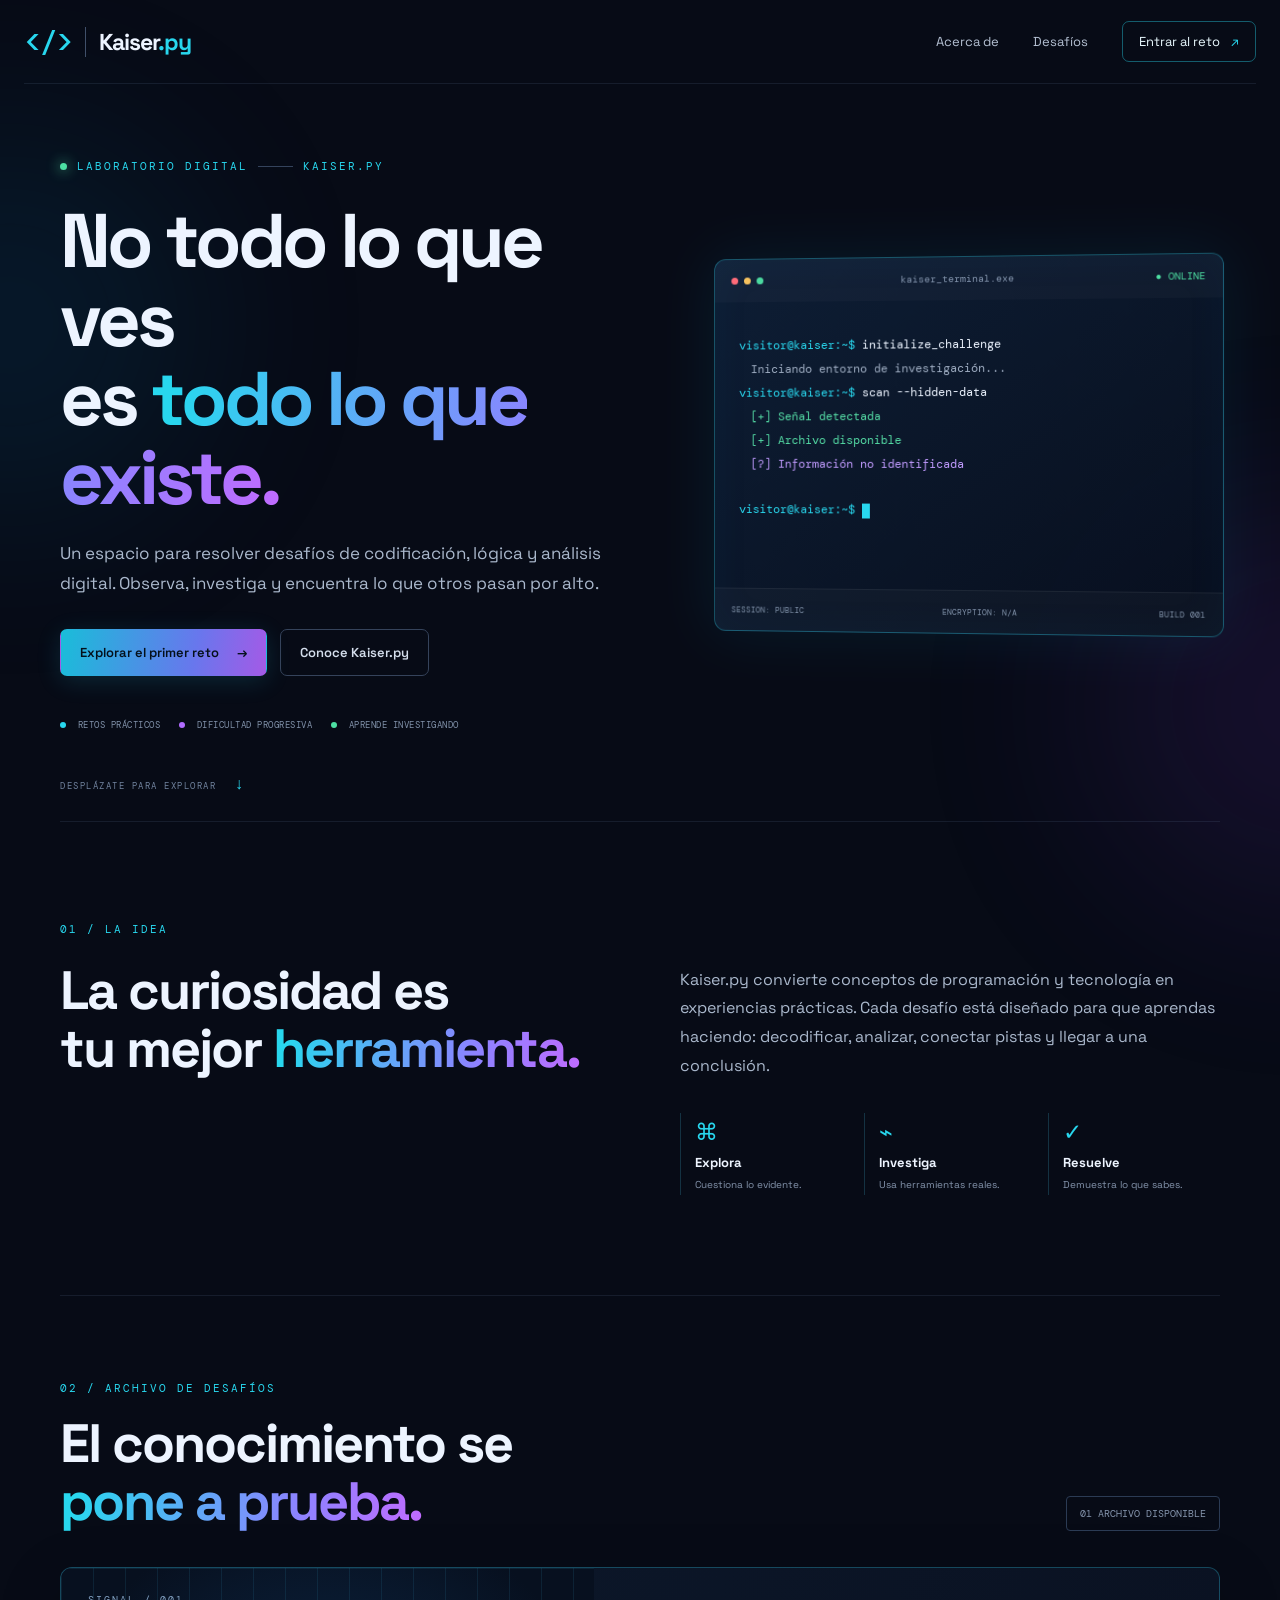
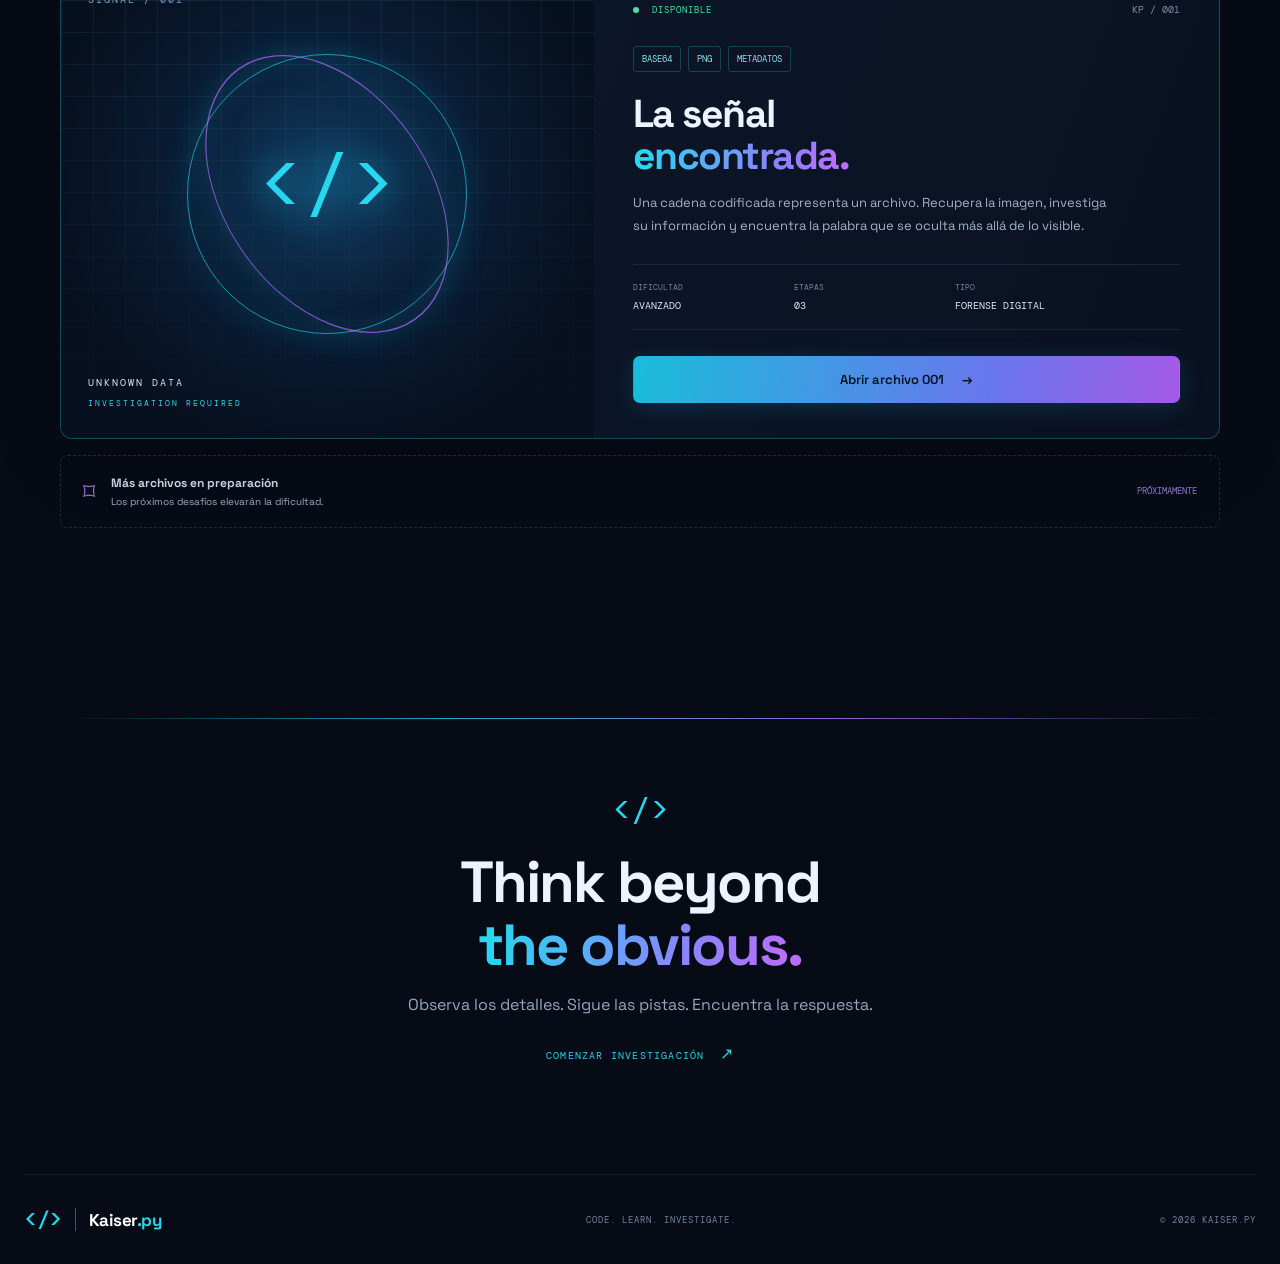
==== index.html @ 82c137ae "Add files via upload" ====
<!doctype html>
<html lang="es">
<head>
  <meta charset="utf-8">
  <meta name="viewport" content="width=device-width, initial-scale=1">
  <meta name="theme-color" content="#070b16">
  <meta name="description" content="Kaiser.py — desafíos de programación, codificación y análisis digital.">
  <title>Kaiser.py | Desafíos digitales</title>
  <link rel="icon" href="data:image/svg+xml,%3Csvg xmlns='http://www.w3.org/2000/svg' viewBox='0 0 100 100'%3E%3Crect width='100' height='100' rx='20' fill='%23070b16'/%3E%3Ctext x='50' y='65' font-size='58' text-anchor='middle' fill='%2322d3ee' font-family='monospace'%3E%3C/%3E%3C/svg%3E">
  <link rel="stylesheet" href="styles.css">
</head>
<body>
  <div class="ambient ambient-a"></div><div class="ambient ambient-b"></div>
  <header class="topbar">
    <a class="brand" href="#inicio" aria-label="Kaiser.py inicio">
      <span class="brand-mark">&lt;/&gt;</span><span class="brand-divider"></span><span>Kaiser<span class="accent">.py</span></span>
    </a>
    <nav>
      <a href="#filosofia">Acerca de</a>
      <a href="#desafios">Desafíos</a>
      <a class="nav-cta" href="#reto-001">Entrar al reto <span>↗</span></a>
    </nav>
    <button class="menu-toggle" id="menuToggle" aria-label="Abrir menú" aria-expanded="false">☰</button>
  </header>

  <main id="inicio">
    <section class="hero section-wrap">
      <div class="hero-copy">
        <div class="eyebrow"><span class="pulse"></span> LABORATORIO DIGITAL <span class="eyebrow-line"></span> KAISER.PY</div>
        <h1>No todo lo que ves<br>es <span class="gradient-text">todo lo que existe.</span></h1>
        <p class="hero-lead">Un espacio para resolver desafíos de codificación, lógica y análisis digital. Observa, investiga y encuentra lo que otros pasan por alto.</p>
        <div class="hero-actions">
          <a class="button button-primary" href="#reto-001">Explorar el primer reto <span>→</span></a>
          <a class="button button-ghost" href="#filosofia">Conoce Kaiser.py</a>
        </div>
        <div class="hero-meta"><span><i class="dot dot-cyan"></i> RETOS PRÁCTICOS</span><span><i class="dot dot-purple"></i> DIFICULTAD PROGRESIVA</span><span><i class="dot dot-green"></i> APRENDE INVESTIGANDO</span></div>
      </div>
      <div class="hero-terminal">
        <div class="terminal-top"><div class="window-dots"><i></i><i></i><i></i></div><span>kaiser_terminal.exe</span><span class="terminal-live">● ONLINE</span></div>
        <div class="terminal-body">
          <div class="terminal-line"><span class="prompt">visitor@kaiser:~$</span> initialize_challenge</div>
          <div class="terminal-output">Iniciando entorno de investigación<span class="dots">...</span></div>
          <div class="terminal-line"><span class="prompt">visitor@kaiser:~$</span> scan --hidden-data</div>
          <div class="terminal-output success">[+] Señal detectada</div>
          <div class="terminal-output success">[+] Archivo disponible</div>
          <div class="terminal-output warning">[?] Información no identificada</div>
          <div class="terminal-spacer"></div>
          <div class="terminal-line"><span class="prompt">visitor@kaiser:~$</span> <span class="cursor"></span></div>
        </div>
        <div class="terminal-bottom"><span>SESSION: PUBLIC</span><span>ENCRYPTION: N/A</span><span>BUILD 001</span></div>
      </div>
      <div class="hero-scroll">DESPLÁZATE PARA EXPLORAR <span>↓</span></div>
    </section>

    <section class="manifesto section-wrap" id="filosofia">
      <div class="section-kicker">01 / LA IDEA</div>
      <div class="manifesto-grid">
        <h2>La curiosidad es<br>tu mejor <span class="gradient-text">herramienta.</span></h2>
        <div>
          <p>Kaiser.py convierte conceptos de programación y tecnología en experiencias prácticas. Cada desafío está diseñado para que aprendas haciendo: decodificar, analizar, conectar pistas y llegar a una conclusión.</p>
          <div class="principles">
            <div><span class="principle-icon">⌘</span><b>Explora</b><small>Cuestiona lo evidente.</small></div>
            <div><span class="principle-icon">⌁</span><b>Investiga</b><small>Usa herramientas reales.</small></div>
            <div><span class="principle-icon">✓</span><b>Resuelve</b><small>Demuestra lo que sabes.</small></div>
          </div>
        </div>
      </div>
    </section>

    <section class="challenges section-wrap" id="desafios">
      <div class="section-heading">
        <div><div class="section-kicker">02 / ARCHIVO DE DESAFÍOS</div><h2>El conocimiento se<br><span class="gradient-text">pone a prueba.</span></h2></div>
        <span class="archive-count">01 ARCHIVO DISPONIBLE</span>
      </div>
      <article class="challenge-card" id="reto-001">
        <div class="challenge-art">
          <div class="art-grid"></div>
          <div class="art-orbit orbit-one"></div><div class="art-orbit orbit-two"></div>
          <div class="art-code">&lt;/&gt;</div>
          <div class="art-label">SIGNAL / 001</div>
          <div class="art-bottom">UNKNOWN DATA<br><span>INVESTIGATION REQUIRED</span></div>
        </div>
        <div class="challenge-info">
          <div class="card-topline"><span class="status"><i></i> DISPONIBLE</span><span class="challenge-id">KP / 001</span></div>
          <div class="tag-row"><span>BASE64</span><span>PNG</span><span>METADATOS</span></div>
          <h3>La señal<br><span class="gradient-text">encontrada.</span></h3>
          <p>Una cadena codificada representa un archivo. Recupera la imagen, investiga su información y encuentra la palabra que se oculta más allá de lo visible.</p>
          <div class="challenge-facts"><div><small>DIFICULTAD</small><b>AVANZADO</b></div><div><small>ETAPAS</small><b>03</b></div><div><small>TIPO</small><b>FORENSE DIGITAL</b></div></div>
          <a class="button button-primary full-button" href="reto-001.html">Abrir archivo 001 <span>→</span></a>
        </div>
      </article>
      <div class="coming-soon"><span class="lock">⌑</span><div><b>Más archivos en preparación</b><small>Los próximos desafíos elevarán la dificultad.</small></div><span class="coming-tag">PRÓXIMAMENTE</span></div>
    </section>

    <section class="closing section-wrap">
      <div class="closing-rule"></div>
      <div class="closing-mark">&lt;/&gt;</div>
      <h2>Think beyond<br><span class="gradient-text">the obvious.</span></h2>
      <p>Observa los detalles. Sigue las pistas. Encuentra la respuesta.</p>
      <a href="#reto-001" class="text-link">COMENZAR INVESTIGACIÓN <span>↗</span></a>
    </section>
  </main>

  <footer class="footer">
    <a class="brand footer-brand" href="#inicio"><span class="brand-mark">&lt;/&gt;</span><span class="brand-divider"></span><span>Kaiser<span class="accent">.py</span></span></a>
    <span>CODE. LEARN. INVESTIGATE.</span>
    <span>© <span id="year"></span> KAISER.PY</span>
  </footer>
  <script src="script.js"></script>
</body>
</html>
---- styles.css ----
@import url('https://fonts.googleapis.com/css2?family=DM+Mono:wght@400;500&family=Space+Grotesk:wght@400;500;600;700&display=swap');
:root{--bg:#070b16;--panel:#0b1426;--panel2:#0e1a30;--line:rgba(69,190,224,.22);--cyan:#28d7ee;--purple:#b16cff;--text:#edf4ff;--muted:#9aaac2;--green:#4de0a3;--mono:'DM Mono',monospace;--sans:'Space Grotesk',Arial,sans-serif}
*{box-sizing:border-box}html{scroll-behavior:smooth}body{margin:0;background:var(--bg);color:var(--text);font-family:var(--sans);overflow-x:hidden}a{color:inherit;text-decoration:none}.ambient{position:fixed;z-index:-1;filter:blur(100px);opacity:.13;pointer-events:none;border-radius:50%}.ambient-a{width:380px;height:380px;background:#087fbd;top:15%;left:-180px}.ambient-b{width:420px;height:420px;background:#762fc1;right:-230px;top:55%}.section-wrap{width:min(1160px,calc(100% - 48px));margin-inline:auto}.topbar{height:84px;width:min(1320px,calc(100% - 48px));margin:auto;display:flex;align-items:center;justify-content:space-between;border-bottom:1px solid rgba(128,165,204,.12);position:relative;z-index:5}.brand{display:flex;align-items:center;gap:13px;font-weight:700;font-size:23px;letter-spacing:-1px}.brand-mark{font-family:var(--mono);font-size:29px;color:var(--cyan);font-weight:500}.brand-divider{height:30px;width:1px;background:#40506a}.accent{color:var(--cyan)}nav{display:flex;align-items:center;gap:34px;color:#b5c1d3;font-size:13px}nav a:hover,.text-link:hover{color:var(--cyan)}.nav-cta{border:1px solid rgba(40,215,238,.4);padding:11px 16px;border-radius:7px;color:#eafaff}.nav-cta span{color:var(--cyan);margin-left:8px}.menu-toggle{display:none;background:none;color:white;border:0;font-size:24px}.hero{min-height:650px;display:grid;grid-template-columns:1.08fr .92fr;align-items:center;gap:50px;padding-top:75px;padding-bottom:90px;position:relative}.eyebrow,.section-kicker{font:11px var(--mono);letter-spacing:2px;color:var(--cyan)}.eyebrow{display:flex;align-items:center;gap:10px}.pulse{width:7px;height:7px;border-radius:50%;background:var(--green);box-shadow:0 0 13px var(--green)}.eyebrow-line{height:1px;width:35px;background:#34435c}.hero h1{font-size:clamp(44px,6vw,76px);line-height:1.04;letter-spacing:-4px;margin:28px 0 22px}.gradient-text{background:linear-gradient(100deg,#28d7ee 5%,#8c83ff 65%,#c16bff);-webkit-background-clip:text;background-clip:text;color:transparent}.hero-lead{max-width:590px;color:#aab8cc;font-size:17px;line-height:1.75}.hero-actions{display:flex;gap:13px;margin-top:30px;flex-wrap:wrap}.button{display:inline-flex;align-items:center;justify-content:center;gap:18px;padding:14px 19px;border-radius:7px;font:600 13px var(--sans);cursor:pointer;border:1px solid transparent;transition:.2s}.button-primary{background:linear-gradient(100deg,#19bdd9,#6877ed 65%,#a45ae6);color:#04101b;box-shadow:0 5px 25px rgba(35,188,225,.16)}.button-primary:hover{transform:translateY(-2px);filter:brightness(1.12)}.button-ghost{border-color:#35435b;color:#d4deec}.button-ghost:hover{border-color:var(--cyan);color:white}.hero-meta{display:flex;gap:19px;flex-wrap:wrap;margin-top:43px;font:9px var(--mono);color:#8091a9;letter-spacing:.5px}.dot{display:inline-block;width:6px;height:6px;border-radius:50%;margin-right:6px}.dot-cyan{background:var(--cyan)}.dot-purple{background:var(--purple)}.dot-green{background:var(--green)}.hero-terminal{border:1px solid rgba(50,204,231,.36);border-radius:12px;background:linear-gradient(145deg,rgba(13,30,54,.96),rgba(7,14,29,.96));box-shadow:0 0 60px rgba(17,139,188,.12),inset 0 0 40px rgba(24,120,170,.06);overflow:hidden;transform:perspective(1000px) rotateY(-4deg)}.terminal-top,.terminal-bottom{height:43px;display:flex;align-items:center;padding:0 17px;justify-content:space-between;background:rgba(255,255,255,.025);font:10px var(--mono);color:#8192aa}.window-dots{display:flex;gap:6px}.window-dots i{width:7px;height:7px;border-radius:50%;background:#ff6b79}.window-dots i:nth-child(2){background:#f5c15e}.window-dots i:nth-child(3){background:#4bd9a0}.terminal-live{color:var(--green)}.terminal-body{padding:32px 25px 38px;font:12px/2 var(--mono);min-height:290px}.prompt{color:var(--cyan)}.terminal-output{color:#9eacc1;padding-left:12px}.terminal-output.success{color:#54dca5}.terminal-output.warning{color:#c19bff}.terminal-spacer{height:22px}.cursor{display:inline-block;width:8px;height:15px;background:var(--cyan);vertical-align:middle;animation:blink 1s steps(2,start) infinite}@keyframes blink{to{visibility:hidden}}.terminal-bottom{border-top:1px solid rgba(255,255,255,.06);font-size:8px}.hero-scroll{position:absolute;bottom:27px;left:0;color:#71839e;font:9px var(--mono);letter-spacing:1.5px}.hero-scroll span{color:var(--cyan);font-size:16px;margin-left:12px}.manifesto{padding:100px 0;border-top:1px solid rgba(128,165,204,.12)}.manifesto-grid{display:grid;grid-template-columns:1fr 1fr;gap:80px;margin-top:26px}.manifesto h2,.section-heading h2,.closing h2{font-size:clamp(34px,4.5vw,54px);line-height:1.08;letter-spacing:-2px;margin:0}.manifesto-grid>div>p{color:#aab8cc;line-height:1.8;font-size:16px;margin:4px 0 32px}.principles{display:grid;grid-template-columns:repeat(3,1fr);gap:12px}.principles>div{border-left:1px solid var(--line);padding:4px 0 4px 14px;display:grid;gap:7px}.principle-icon{color:var(--cyan);font:23px var(--mono)}.principles b{font-size:13px}.principles small{font-size:10px;color:#8494ac}.challenges{padding:85px 0 100px;border-top:1px solid rgba(128,165,204,.12)}.section-heading{display:flex;justify-content:space-between;align-items:end;margin-bottom:36px}.section-heading h2{margin-top:20px}.archive-count{font:10px var(--mono);color:#8595ad;border:1px solid #2b3b54;padding:10px 13px;border-radius:4px}.challenge-card{display:grid;grid-template-columns:.92fr 1.08fr;border:1px solid rgba(47,195,224,.3);border-radius:12px;overflow:hidden;background:linear-gradient(110deg,#0c192c,#0a1121);box-shadow:0 20px 65px rgba(0,0,0,.18)}.challenge-art{min-height:420px;position:relative;overflow:hidden;background:radial-gradient(ellipse at 50% 45%,#123d62 0,#0a1d35 38%,#07101f 75%)}.art-grid{position:absolute;inset:0;background-image:linear-gradient(rgba(57,174,217,.12) 1px,transparent 1px),linear-gradient(90deg,rgba(57,174,217,.12) 1px,transparent 1px);background-size:32px 32px;mask-image:linear-gradient(to bottom,black,transparent)}.art-orbit{position:absolute;border:1px solid rgba(42,213,238,.65);border-radius:50%;width:280px;height:280px;left:50%;top:48%;transform:translate(-50%,-50%);box-shadow:0 0 35px rgba(34,194,235,.12),inset 0 0 30px rgba(34,194,235,.08)}.orbit-two{width:205px;height:205px;border-color:rgba(177,108,255,.7);transform:translate(-50%,-50%) rotate(55deg) scaleX(1.5)}.art-code{position:absolute;left:50%;top:46%;transform:translate(-50%,-50%);font:76px var(--mono);color:var(--cyan);text-shadow:0 0 35px #16b9e2}.art-label,.art-bottom{position:absolute;left:27px;font:10px var(--mono);letter-spacing:2px;color:#83a2c3}.art-label{top:25px}.art-bottom{bottom:25px;line-height:2;color:#d4e6fa}.art-bottom span{color:var(--cyan);font-size:8px}.challenge-info{padding:35px 39px}.card-topline{display:flex;justify-content:space-between;align-items:center}.status{font:9px var(--mono);color:var(--green);letter-spacing:1px}.status i{display:inline-block;width:6px;height:6px;background:var(--green);border-radius:50%;margin-right:7px}.challenge-id{font:10px var(--mono);color:#7c8da6}.tag-row{display:flex;gap:7px;margin-top:30px}.tag-row span{font:9px var(--mono);color:#8bdff0;border:1px solid rgba(40,215,238,.24);padding:6px 8px;border-radius:3px}.challenge-info h3{font-size:39px;line-height:1.06;letter-spacing:-1.5px;margin:21px 0 15px}.challenge-info>p{color:#a3b2c7;font-size:13px;line-height:1.8;max-width:490px}.challenge-facts{display:grid;grid-template-columns:1fr 1fr 1.4fr;border-top:1px solid rgba(128,165,204,.14);border-bottom:1px solid rgba(128,165,204,.14);padding:17px 0;margin:26px 0}.challenge-facts div{display:grid;gap:7px}.challenge-facts small{font:8px var(--mono);color:#71839e}.challenge-facts b{font:10px var(--mono);color:#dce8f8}.full-button{width:100%}.coming-soon{margin-top:16px;border:1px dashed rgba(130,151,180,.22);border-radius:8px;padding:19px 22px;display:flex;align-items:center;gap:16px;color:#9aabc2}.lock{font-size:24px;color:#8e70ca}.coming-soon div{display:grid;gap:4px}.coming-soon b{font-size:12px;color:#c5d0df}.coming-soon small{font-size:10px}.coming-tag{margin-left:auto;font:9px var(--mono);color:#8f78c6}.closing{text-align:center;padding:90px 0 110px;position:relative}.closing-rule{height:1px;background:linear-gradient(90deg,transparent,#1baacb,#9663d6,transparent);margin-bottom:70px}.closing-mark{font:32px var(--mono);color:var(--cyan);margin-bottom:20px}.closing h2{font-size:58px}.closing p{color:#95a6bd;margin:18px 0 28px}.text-link{font:10px var(--mono);letter-spacing:1.2px;color:var(--cyan)}.text-link span{font-size:16px;margin-left:8px}.footer{border-top:1px solid rgba(128,165,204,.12);min-height:90px;width:min(1320px,calc(100% - 48px));margin:auto;display:flex;align-items:center;justify-content:space-between;color:#73849c;font:9px var(--mono);letter-spacing:1px}.footer-brand{font:700 17px var(--sans);letter-spacing:-.5px;color:white}.footer-brand .brand-mark{font-size:22px}.footer-brand .brand-divider{height:23px}
/* challenge page */
.reto-main{padding-top:42px;padding-bottom:70px}.back-link{font:10px var(--mono);color:#8ea0b8;letter-spacing:1px}.back-link:hover{color:var(--cyan)}.reto-heading{padding:45px 0 35px}.reto-title-row{display:flex;align-items:end;justify-content:space-between;margin-top:20px}.reto-title-row h1{font-size:clamp(42px,6vw,65px);letter-spacing:-3px;line-height:1.05;margin:12px 0}.level-chip{font:9px var(--mono);color:#c7a2ff;border:1px solid rgba(177,108,255,.35);padding:10px 12px;border-radius:4px;margin-bottom:16px}.reto-intro{max-width:760px;color:#a7b6ca;line-height:1.8;font-size:16px}.mission-grid{display:grid;grid-template-columns:1.55fr .8fr;gap:18px}.panel{border:1px solid rgba(66,175,213,.23);background:linear-gradient(145deg,rgba(12,26,47,.94),rgba(8,17,33,.96));border-radius:10px}.mission-main{padding:30px}.panel-heading{display:flex;align-items:center;gap:15px}.panel-icon{display:grid;place-items:center;width:39px;height:39px;border:1px solid rgba(40,215,238,.35);color:var(--cyan);border-radius:7px;font:13px var(--mono)}.panel-icon.purple{color:#c28aff;border-color:rgba(177,108,255,.4)}.panel-heading small{font:9px var(--mono);color:#7e91aa;letter-spacing:1.5px}.panel-heading h2{font-size:21px;margin:4px 0 0}.mission-main>p{font-size:13px;line-height:1.8;color:#a7b6ca;margin:23px 0}.download-button{min-width:245px}.file-meta{display:flex;gap:18px;flex-wrap:wrap;margin-top:14px;color:#6f829d;font:8px var(--mono)}.mission-divider{height:1px;background:rgba(128,165,204,.13);margin:30px 0}.clue-list{list-style:none;margin:22px 0 25px;padding:0;display:grid;gap:13px}.clue-list li{display:flex;gap:13px;color:#b9c6d8;font-size:13px;line-height:1.6}.clue-list li span{font:10px var(--mono);color:var(--cyan);padding-top:3px}.hint-area{border-top:1px solid rgba(128,165,204,.12);padding-top:12px}.hint-toggle{width:100%;display:flex;align-items:center;gap:10px;text-align:left;background:none;border:0;padding:12px 0;color:#c4a2f4;font:12px var(--sans);cursor:pointer}.hint-toggle span{font:17px var(--mono)}.hint-content{margin:0 0 10px 27px;padding:12px 14px;border-left:2px solid var(--purple);background:rgba(177,108,255,.06);font-size:12px;line-height:1.7;color:#b5c1d2}.mission-side{display:grid;gap:15px;align-content:start}.side-card{padding:23px}.side-kicker{font:9px var(--mono);letter-spacing:1.4px;color:#8d9eb5;margin-bottom:20px}.tool-item{display:flex;gap:13px;padding:14px 0;border-bottom:1px solid rgba(128,165,204,.1)}.tool-item>span{font:10px var(--mono);color:var(--cyan);padding-top:2px}.tool-item div{display:grid;gap:5px}.tool-item b{font-size:12px}.tool-item small{font-size:10px;line-height:1.6;color:#8e9eb4}.side-note{font-size:10px;line-height:1.7;color:#8294ac;margin-top:17px}.caution-card{display:grid;grid-template-columns:32px 1fr;column-gap:10px;align-items:center}.shield{font-size:25px;color:var(--green);grid-row:span 2}.caution-card b{font-size:11px}.caution-card p{grid-column:2;color:#8fa0b7;font-size:10px;line-height:1.6;margin:5px 0 0}.answer-panel{padding:32px;margin-top:18px;border-color:rgba(163,101,232,.32)}.answer-heading{display:flex;justify-content:space-between;align-items:center}.answer-heading h2{font-size:25px;margin:9px 0}.answer-heading p{font-size:12px;color:#9eafc5}.answer-symbol{font:60px var(--mono);color:rgba(177,108,255,.6)}#answerForm{margin-top:24px}#answerForm label{display:block;font:9px var(--mono);letter-spacing:1.4px;color:#8497b1;margin-bottom:10px}.answer-input-row{display:flex;align-items:center;gap:12px;border:1px solid rgba(49,195,224,.34);background:#070f20;border-radius:7px;padding:7px}.input-prefix{font:14px var(--mono);color:var(--cyan);padding-left:10px}#answerInput{flex:1;min-width:0;background:transparent;border:0;outline:0;color:white;font:13px var(--mono);padding:12px}#answerInput::placeholder{color:#52637c}.answer-input-row .button{white-space:nowrap}.form-message{min-height:18px;font-size:11px;color:#f1a2a9;margin:9px 0 0}.success-box{display:flex;gap:18px;align-items:flex-start;margin-top:25px;padding:22px;border:1px solid rgba(77,224,163,.42);border-radius:8px;background:rgba(31,174,119,.08)}.success-icon{width:40px;height:40px;border-radius:50%;display:grid;place-items:center;background:rgba(77,224,163,.14);color:var(--green);font-size:23px}.success-kicker{font:9px var(--mono);letter-spacing:1.4px;color:var(--green)}.success-box h3{margin:6px 0;font-size:21px}.success-box p{color:#a7b8ca;font-size:12px;line-height:1.7}.success-stamp{font:8px var(--mono);color:#71d9b1;letter-spacing:1px}.answer-foot{display:flex;justify-content:space-between;gap:12px;border-top:1px solid rgba(128,165,204,.12);padding-top:17px;margin-top:22px;color:#647792;font:8px var(--mono);letter-spacing:.5px}.reto-footer-line{display:flex;justify-content:space-between;gap:12px;margin-top:35px;color:#71839c;font:9px var(--mono);letter-spacing:1px}.reto-footer-line span:first-child{color:var(--cyan)}
@media(max-width:850px){.hero{grid-template-columns:1fr;gap:35px;padding-top:65px}.hero-terminal{max-width:650px;width:100%;transform:none}.hero-scroll{display:none}.manifesto-grid{gap:35px}.challenge-card{grid-template-columns:1fr 1fr}.challenge-art{min-height:450px}.challenge-info{padding:28px}.mission-grid{grid-template-columns:1fr}.mission-side{grid-template-columns:1fr 1fr}.reto-title-row{align-items:start;gap:15px}.level-chip{white-space:nowrap}}
@media(max-width:600px){.section-wrap,.topbar,.footer{width:calc(100% - 34px)}.topbar{height:70px}nav{display:none;position:absolute;top:69px;left:0;right:0;background:#0b1528;border:1px solid var(--line);padding:20px;flex-direction:column;align-items:stretch;gap:20px}.topbar.menu-open nav{display:flex}.menu-toggle{display:block}.brand{font-size:20px}.hero{padding-top:55px;padding-bottom:75px;min-height:0}.hero h1{font-size:46px;letter-spacing:-2.5px}.hero-lead{font-size:15px}.hero-meta{gap:12px;font-size:8px}.terminal-body{padding:24px 16px;font-size:10px}.terminal-bottom{font-size:7px;padding:0 9px}.manifesto,.challenges{padding:65px 0}.manifesto-grid{grid-template-columns:1fr;gap:25px}.manifesto h2,.section-heading h2{font-size:39px}.principles{gap:7px}.principles>div{padding-left:9px}.principles small{font-size:9px}.section-heading{display:block}.archive-count{display:inline-block;margin-top:20px}.challenge-card{grid-template-columns:1fr}.challenge-art{min-height:270px}.art-orbit{width:210px;height:210px}.orbit-two{width:155px;height:155px}.art-code{font-size:60px}.challenge-info{padding:25px 21px}.challenge-info h3{font-size:35px}.challenge-facts{grid-template-columns:1fr 1fr 1.3fr}.challenge-facts b{font-size:8px}.coming-soon{padding:16px}.coming-tag{font-size:7px}.closing{padding:60px 0 75px}.closing h2{font-size:47px}.footer{flex-wrap:wrap;padding:22px 0;gap:15px}.footer>span:nth-child(2){display:none}.reto-main{padding-top:28px}.reto-heading{padding:35px 0 25px}.reto-title-row{display:block}.reto-title-row h1{font-size:43px;letter-spacing:-2px}.level-chip{display:inline-block;margin:5px 0 0}.reto-intro{font-size:14px}.mission-main{padding:22px 18px}.mission-side{grid-template-columns:1fr}.answer-panel{padding:23px 17px}.answer-heading h2{font-size:22px}.answer-symbol{font-size:42px}.answer-input-row{flex-wrap:wrap}.input-prefix{padding-left:7px}#answerInput{width:calc(100% - 55px);flex:none}.answer-input-row .button{width:100%}.answer-foot{flex-direction:column}.reto-footer-line{flex-wrap:wrap;font-size:8px}.reto-footer-line span:nth-child(2){display:none}}
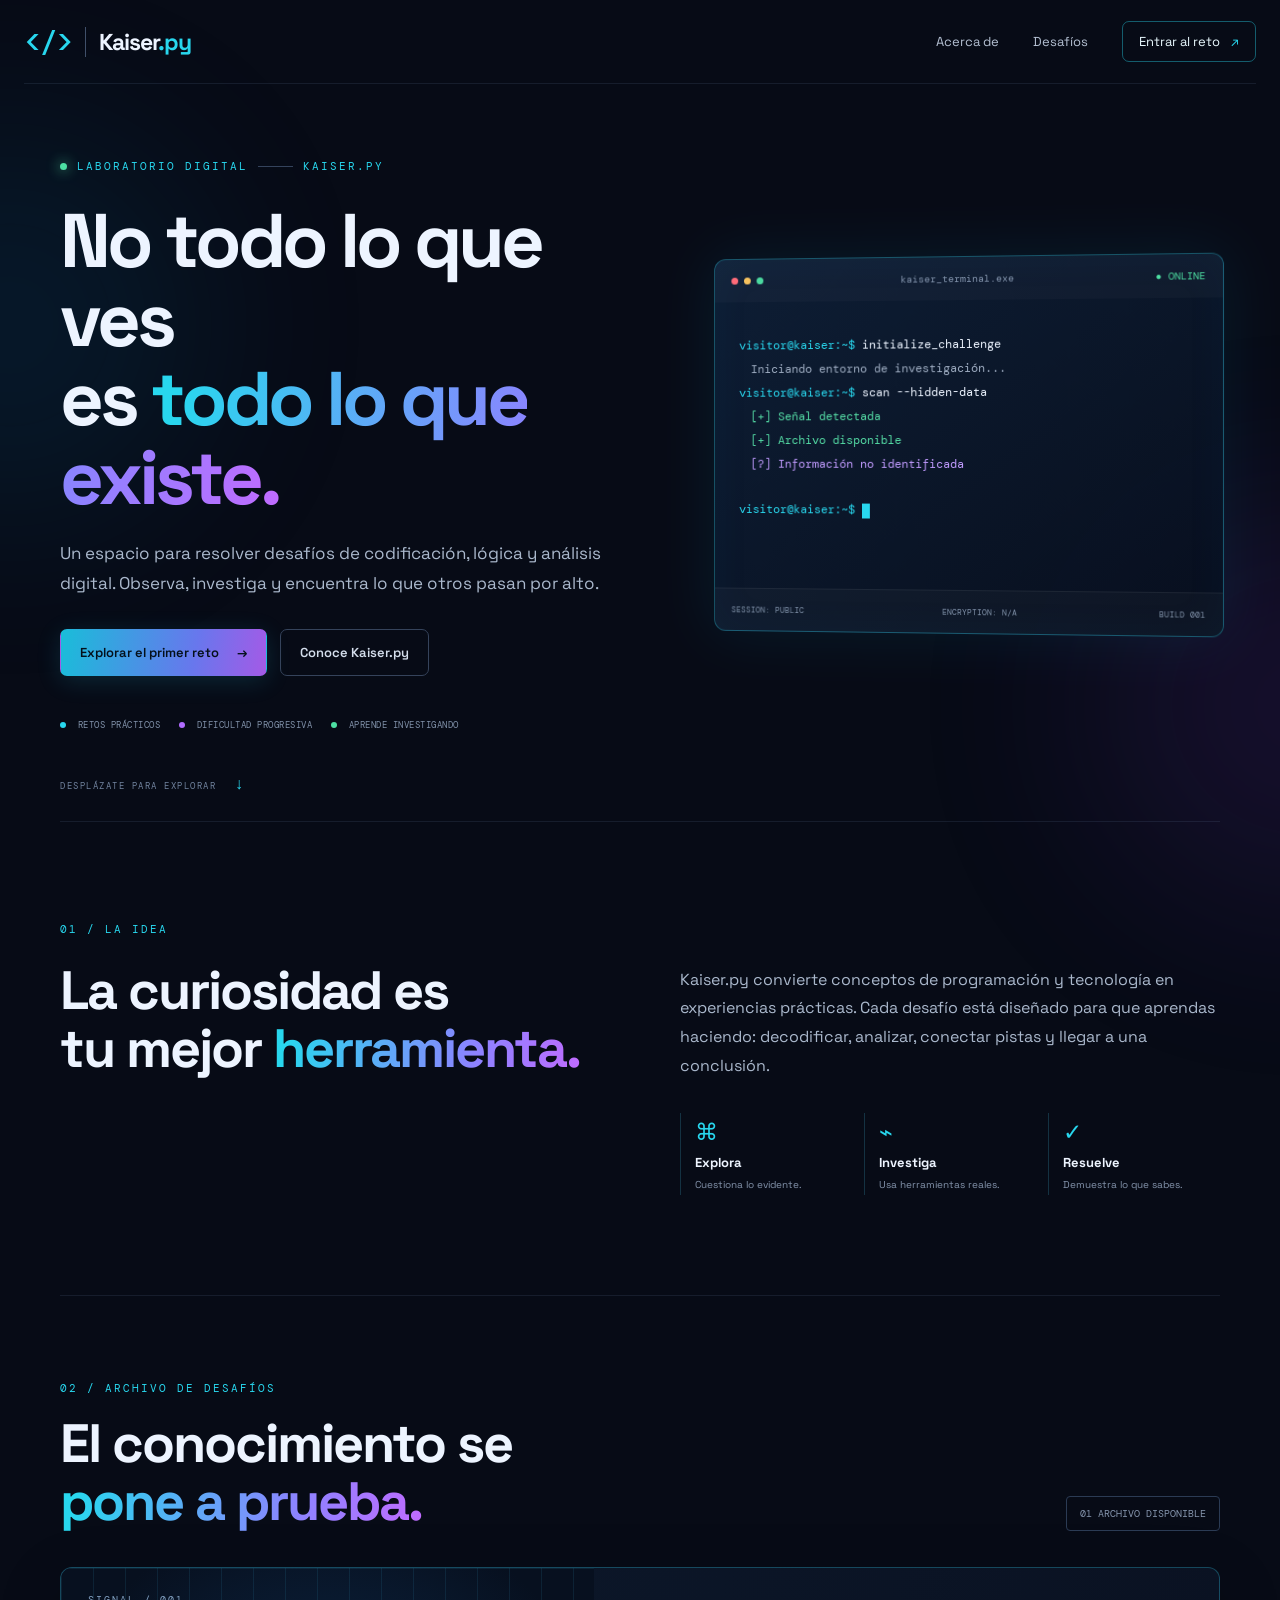
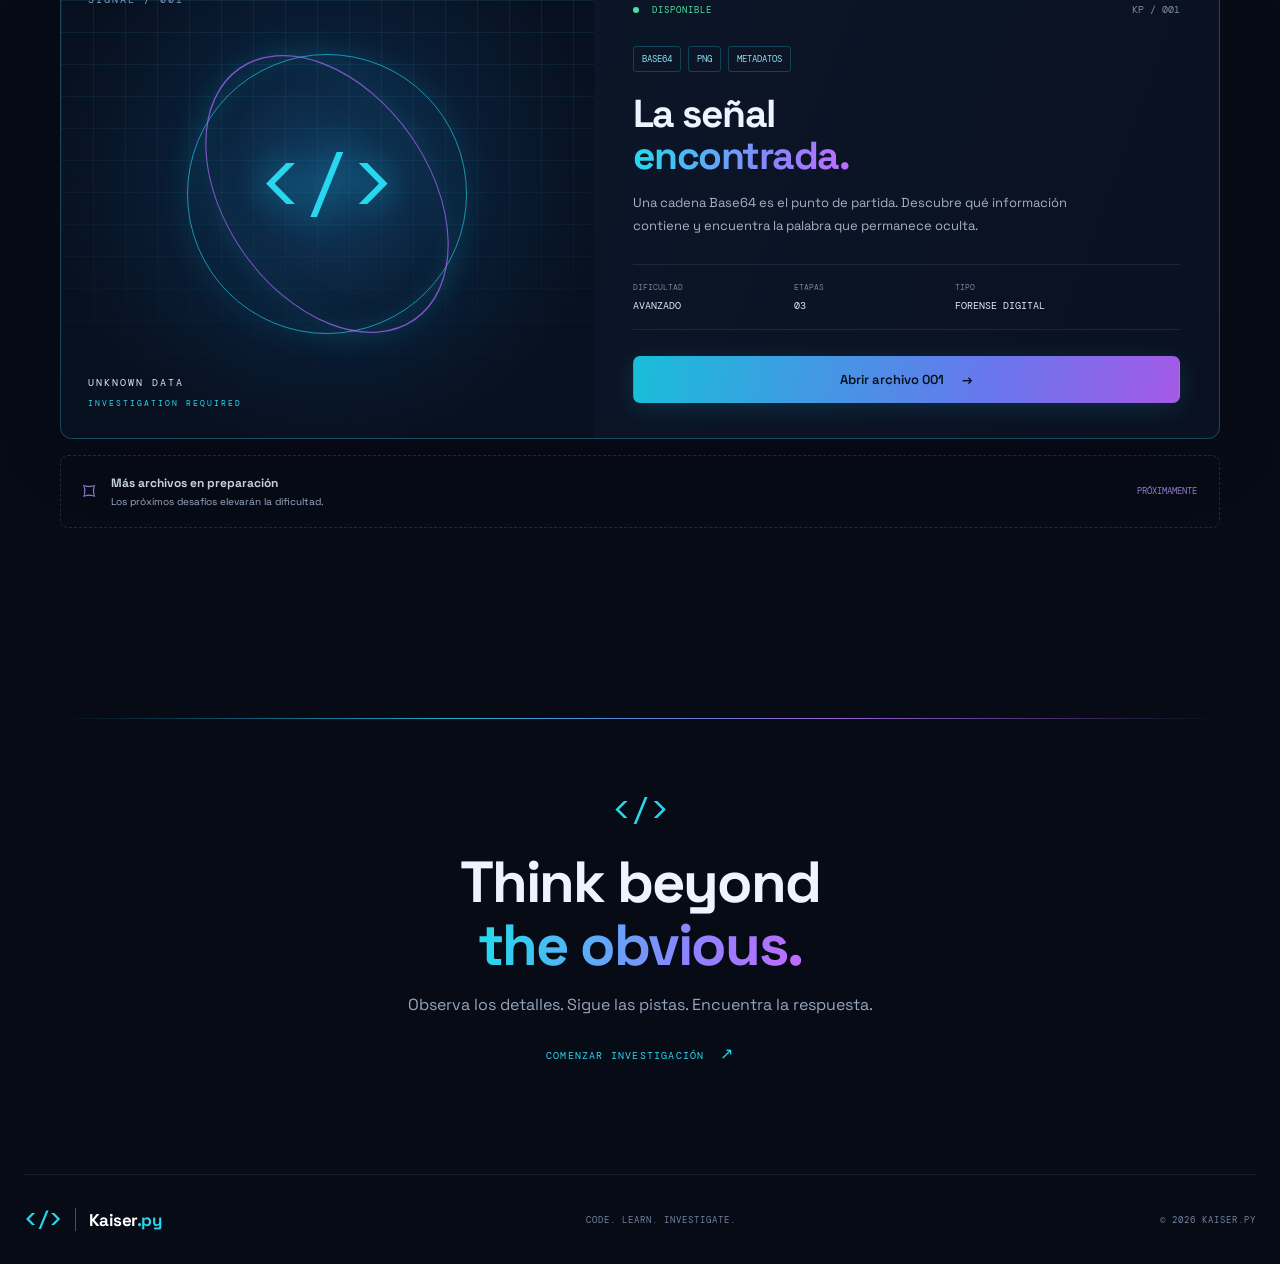
==== commit a7a553b4: "Add files via upload" ====
--- a/index.html
+++ b/index.html
@@ -84,7 +84,7 @@
           <div class="card-topline"><span class="status"><i></i> DISPONIBLE</span><span class="challenge-id">KP / 001</span></div>
           <div class="tag-row"><span>BASE64</span><span>PNG</span><span>METADATOS</span></div>
           <h3>La señal<br><span class="gradient-text">encontrada.</span></h3>
-          <p>Una cadena codificada representa un archivo. Recupera la imagen, investiga su información y encuentra la palabra que se oculta más allá de lo visible.</p>
+          <p>Una cadena Base64 es el punto de partida. Descubre qué información contiene y encuentra la palabra que permanece oculta.</p>
           <div class="challenge-facts"><div><small>DIFICULTAD</small><b>AVANZADO</b></div><div><small>ETAPAS</small><b>03</b></div><div><small>TIPO</small><b>FORENSE DIGITAL</b></div></div>
           <a class="button button-primary full-button" href="reto-001.html">Abrir archivo 001 <span>→</span></a>
         </div>
--- a/styles.css
+++ b/styles.css
@@ -5,3 +5,6 @@
 .reto-main{padding-top:42px;padding-bottom:70px}.back-link{font:10px var(--mono);color:#8ea0b8;letter-spacing:1px}.back-link:hover{color:var(--cyan)}.reto-heading{padding:45px 0 35px}.reto-title-row{display:flex;align-items:end;justify-content:space-between;margin-top:20px}.reto-title-row h1{font-size:clamp(42px,6vw,65px);letter-spacing:-3px;line-height:1.05;margin:12px 0}.level-chip{font:9px var(--mono);color:#c7a2ff;border:1px solid rgba(177,108,255,.35);padding:10px 12px;border-radius:4px;margin-bottom:16px}.reto-intro{max-width:760px;color:#a7b6ca;line-height:1.8;font-size:16px}.mission-grid{display:grid;grid-template-columns:1.55fr .8fr;gap:18px}.panel{border:1px solid rgba(66,175,213,.23);background:linear-gradient(145deg,rgba(12,26,47,.94),rgba(8,17,33,.96));border-radius:10px}.mission-main{padding:30px}.panel-heading{display:flex;align-items:center;gap:15px}.panel-icon{display:grid;place-items:center;width:39px;height:39px;border:1px solid rgba(40,215,238,.35);color:var(--cyan);border-radius:7px;font:13px var(--mono)}.panel-icon.purple{color:#c28aff;border-color:rgba(177,108,255,.4)}.panel-heading small{font:9px var(--mono);color:#7e91aa;letter-spacing:1.5px}.panel-heading h2{font-size:21px;margin:4px 0 0}.mission-main>p{font-size:13px;line-height:1.8;color:#a7b6ca;margin:23px 0}.download-button{min-width:245px}.file-meta{display:flex;gap:18px;flex-wrap:wrap;margin-top:14px;color:#6f829d;font:8px var(--mono)}.mission-divider{height:1px;background:rgba(128,165,204,.13);margin:30px 0}.clue-list{list-style:none;margin:22px 0 25px;padding:0;display:grid;gap:13px}.clue-list li{display:flex;gap:13px;color:#b9c6d8;font-size:13px;line-height:1.6}.clue-list li span{font:10px var(--mono);color:var(--cyan);padding-top:3px}.hint-area{border-top:1px solid rgba(128,165,204,.12);padding-top:12px}.hint-toggle{width:100%;display:flex;align-items:center;gap:10px;text-align:left;background:none;border:0;padding:12px 0;color:#c4a2f4;font:12px var(--sans);cursor:pointer}.hint-toggle span{font:17px var(--mono)}.hint-content{margin:0 0 10px 27px;padding:12px 14px;border-left:2px solid var(--purple);background:rgba(177,108,255,.06);font-size:12px;line-height:1.7;color:#b5c1d2}.mission-side{display:grid;gap:15px;align-content:start}.side-card{padding:23px}.side-kicker{font:9px var(--mono);letter-spacing:1.4px;color:#8d9eb5;margin-bottom:20px}.tool-item{display:flex;gap:13px;padding:14px 0;border-bottom:1px solid rgba(128,165,204,.1)}.tool-item>span{font:10px var(--mono);color:var(--cyan);padding-top:2px}.tool-item div{display:grid;gap:5px}.tool-item b{font-size:12px}.tool-item small{font-size:10px;line-height:1.6;color:#8e9eb4}.side-note{font-size:10px;line-height:1.7;color:#8294ac;margin-top:17px}.caution-card{display:grid;grid-template-columns:32px 1fr;column-gap:10px;align-items:center}.shield{font-size:25px;color:var(--green);grid-row:span 2}.caution-card b{font-size:11px}.caution-card p{grid-column:2;color:#8fa0b7;font-size:10px;line-height:1.6;margin:5px 0 0}.answer-panel{padding:32px;margin-top:18px;border-color:rgba(163,101,232,.32)}.answer-heading{display:flex;justify-content:space-between;align-items:center}.answer-heading h2{font-size:25px;margin:9px 0}.answer-heading p{font-size:12px;color:#9eafc5}.answer-symbol{font:60px var(--mono);color:rgba(177,108,255,.6)}#answerForm{margin-top:24px}#answerForm label{display:block;font:9px var(--mono);letter-spacing:1.4px;color:#8497b1;margin-bottom:10px}.answer-input-row{display:flex;align-items:center;gap:12px;border:1px solid rgba(49,195,224,.34);background:#070f20;border-radius:7px;padding:7px}.input-prefix{font:14px var(--mono);color:var(--cyan);padding-left:10px}#answerInput{flex:1;min-width:0;background:transparent;border:0;outline:0;color:white;font:13px var(--mono);padding:12px}#answerInput::placeholder{color:#52637c}.answer-input-row .button{white-space:nowrap}.form-message{min-height:18px;font-size:11px;color:#f1a2a9;margin:9px 0 0}.success-box{display:flex;gap:18px;align-items:flex-start;margin-top:25px;padding:22px;border:1px solid rgba(77,224,163,.42);border-radius:8px;background:rgba(31,174,119,.08)}.success-icon{width:40px;height:40px;border-radius:50%;display:grid;place-items:center;background:rgba(77,224,163,.14);color:var(--green);font-size:23px}.success-kicker{font:9px var(--mono);letter-spacing:1.4px;color:var(--green)}.success-box h3{margin:6px 0;font-size:21px}.success-box p{color:#a7b8ca;font-size:12px;line-height:1.7}.success-stamp{font:8px var(--mono);color:#71d9b1;letter-spacing:1px}.answer-foot{display:flex;justify-content:space-between;gap:12px;border-top:1px solid rgba(128,165,204,.12);padding-top:17px;margin-top:22px;color:#647792;font:8px var(--mono);letter-spacing:.5px}.reto-footer-line{display:flex;justify-content:space-between;gap:12px;margin-top:35px;color:#71839c;font:9px var(--mono);letter-spacing:1px}.reto-footer-line span:first-child{color:var(--cyan)}
 @media(max-width:850px){.hero{grid-template-columns:1fr;gap:35px;padding-top:65px}.hero-terminal{max-width:650px;width:100%;transform:none}.hero-scroll{display:none}.manifesto-grid{gap:35px}.challenge-card{grid-template-columns:1fr 1fr}.challenge-art{min-height:450px}.challenge-info{padding:28px}.mission-grid{grid-template-columns:1fr}.mission-side{grid-template-columns:1fr 1fr}.reto-title-row{align-items:start;gap:15px}.level-chip{white-space:nowrap}}
 @media(max-width:600px){.section-wrap,.topbar,.footer{width:calc(100% - 34px)}.topbar{height:70px}nav{display:none;position:absolute;top:69px;left:0;right:0;background:#0b1528;border:1px solid var(--line);padding:20px;flex-direction:column;align-items:stretch;gap:20px}.topbar.menu-open nav{display:flex}.menu-toggle{display:block}.brand{font-size:20px}.hero{padding-top:55px;padding-bottom:75px;min-height:0}.hero h1{font-size:46px;letter-spacing:-2.5px}.hero-lead{font-size:15px}.hero-meta{gap:12px;font-size:8px}.terminal-body{padding:24px 16px;font-size:10px}.terminal-bottom{font-size:7px;padding:0 9px}.manifesto,.challenges{padding:65px 0}.manifesto-grid{grid-template-columns:1fr;gap:25px}.manifesto h2,.section-heading h2{font-size:39px}.principles{gap:7px}.principles>div{padding-left:9px}.principles small{font-size:9px}.section-heading{display:block}.archive-count{display:inline-block;margin-top:20px}.challenge-card{grid-template-columns:1fr}.challenge-art{min-height:270px}.art-orbit{width:210px;height:210px}.orbit-two{width:155px;height:155px}.art-code{font-size:60px}.challenge-info{padding:25px 21px}.challenge-info h3{font-size:35px}.challenge-facts{grid-template-columns:1fr 1fr 1.3fr}.challenge-facts b{font-size:8px}.coming-soon{padding:16px}.coming-tag{font-size:7px}.closing{padding:60px 0 75px}.closing h2{font-size:47px}.footer{flex-wrap:wrap;padding:22px 0;gap:15px}.footer>span:nth-child(2){display:none}.reto-main{padding-top:28px}.reto-heading{padding:35px 0 25px}.reto-title-row{display:block}.reto-title-row h1{font-size:43px;letter-spacing:-2px}.level-chip{display:inline-block;margin:5px 0 0}.reto-intro{font-size:14px}.mission-main{padding:22px 18px}.mission-side{grid-template-columns:1fr}.answer-panel{padding:23px 17px}.answer-heading h2{font-size:22px}.answer-symbol{font-size:42px}.answer-input-row{flex-wrap:wrap}.input-prefix{padding-left:7px}#answerInput{width:calc(100% - 55px);flex:none}.answer-input-row .button{width:100%}.answer-foot{flex-direction:column}.reto-footer-line{flex-wrap:wrap;font-size:8px}.reto-footer-line span:nth-child(2){display:none}}
+
+/* Keep success feedback hidden until the correct answer is submitted. */
+.success-box[hidden]{display:none!important}
